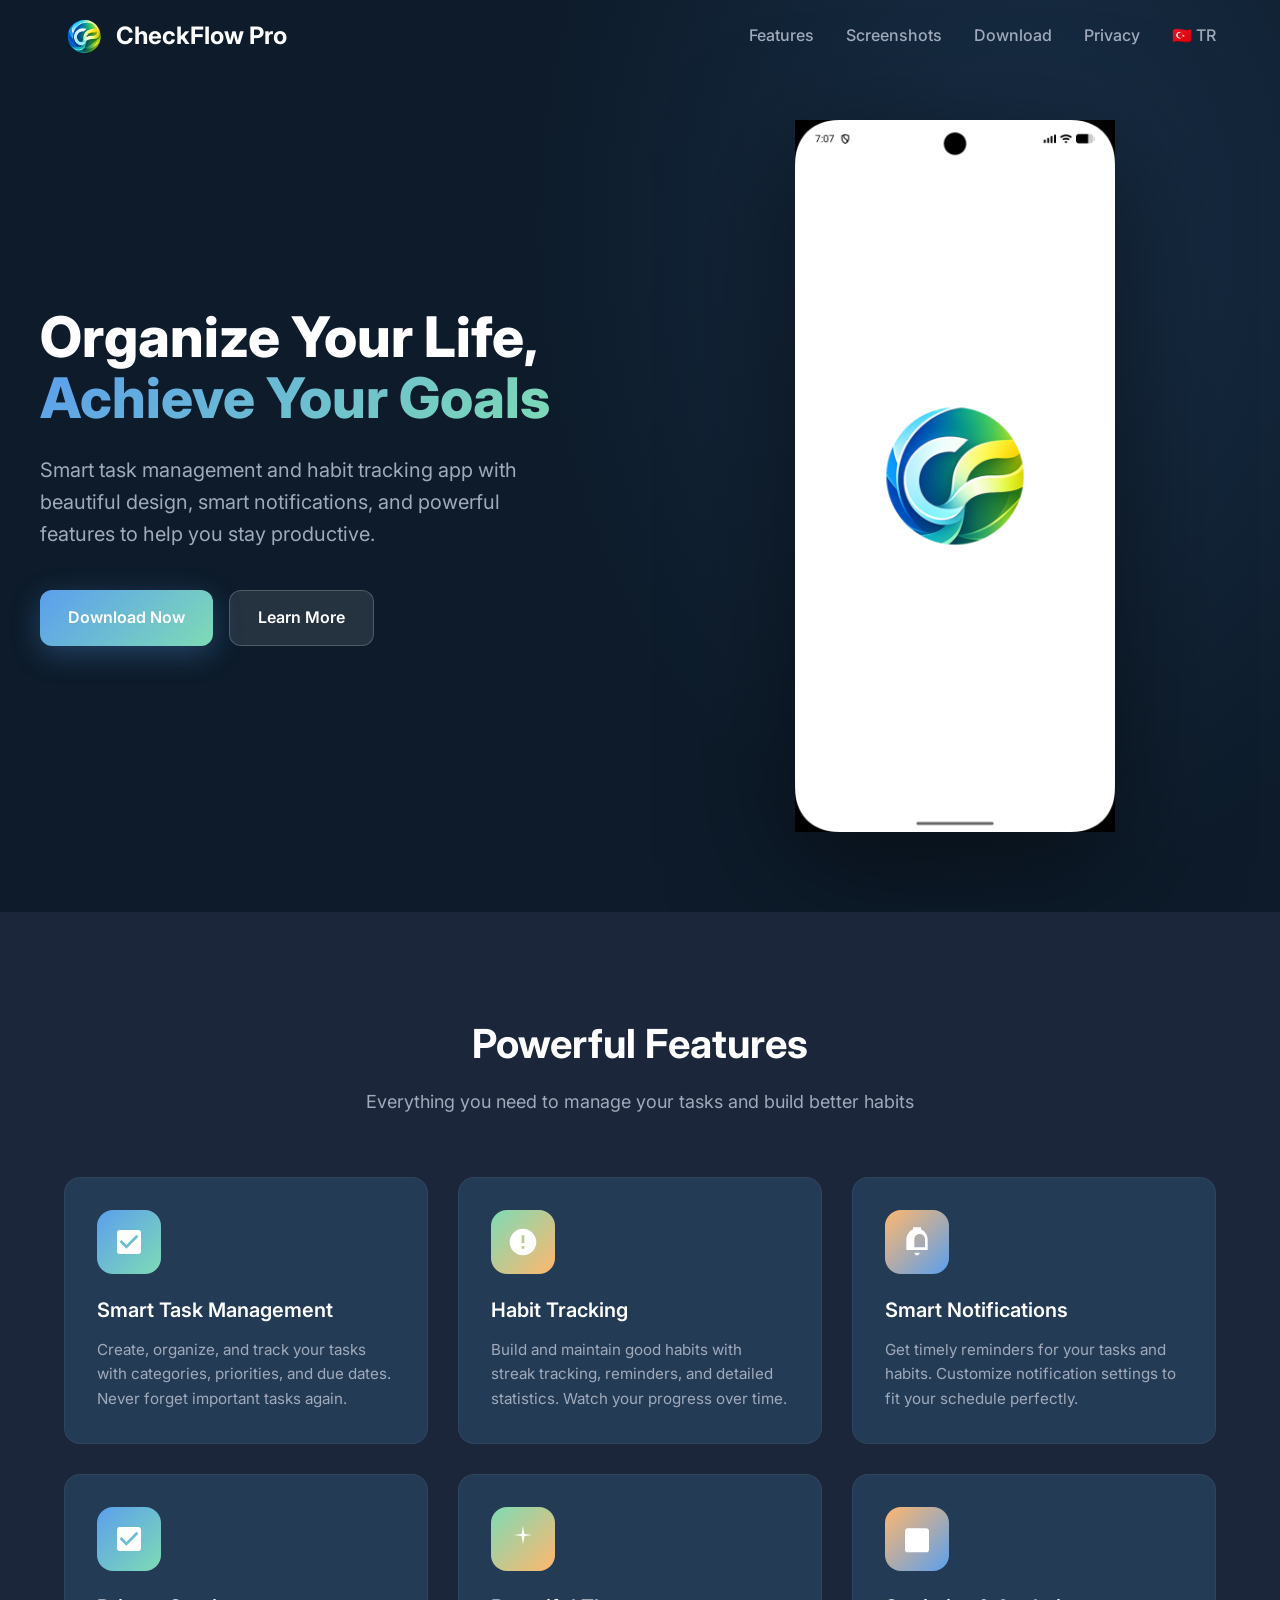
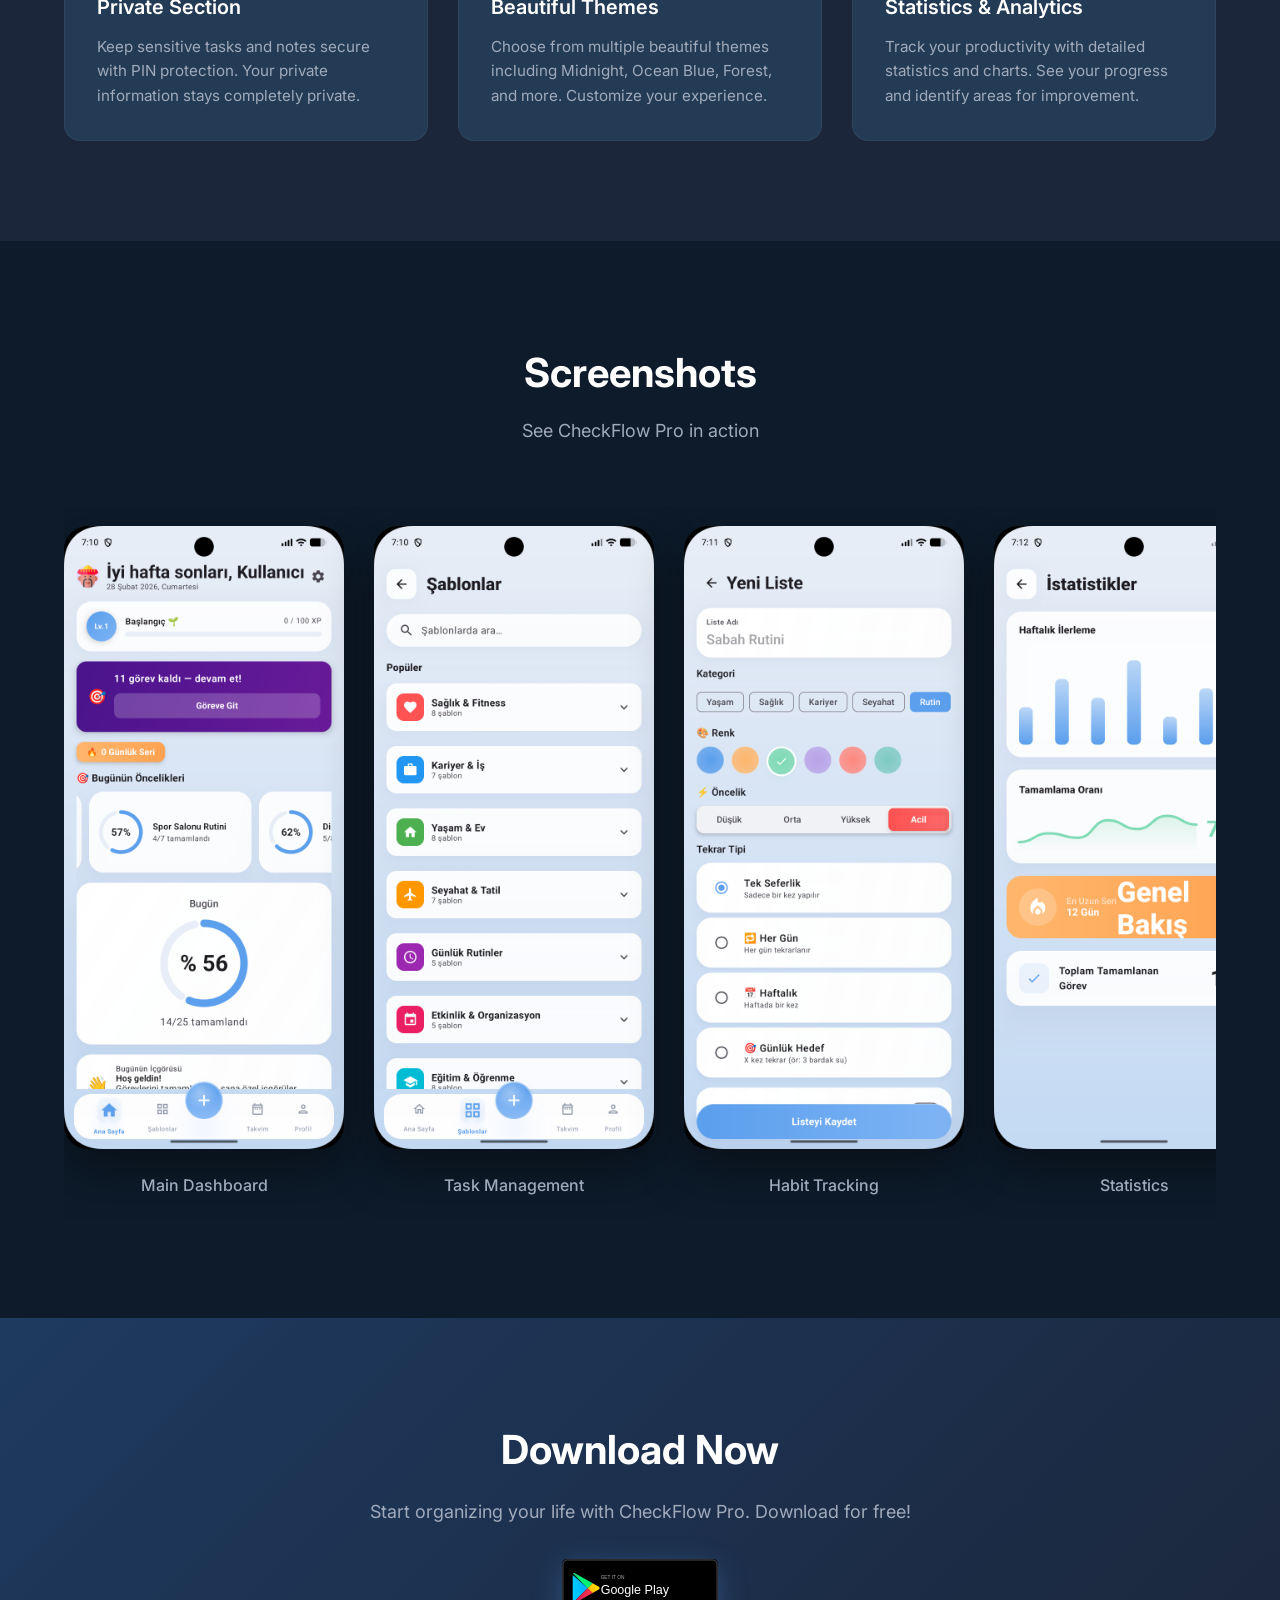
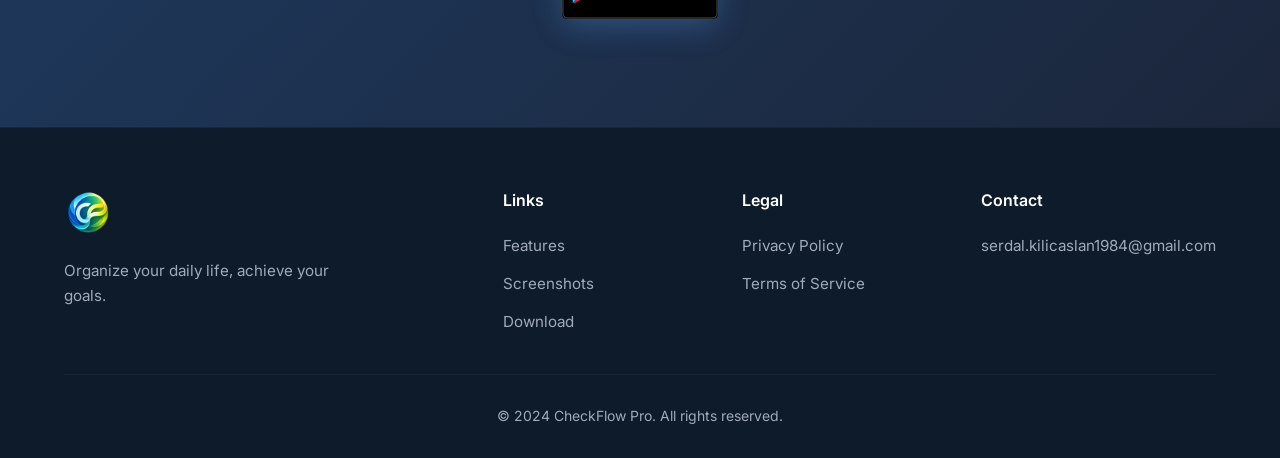
==== docs/en/index.html @ 4e65a1d6 "Add files via upload" ====
<!DOCTYPE html>
<html lang="en">
<head>
    <meta charset="UTF-8">
    <meta name="viewport" content="width=device-width, initial-scale=1.0">
    <meta name="description" content="CheckFlow Pro - Task management and habit tracking app. Organize your daily life, achieve your goals with smart notifications and beautiful design.">
    <title>CheckFlow Pro - Task Management & Habit Tracker</title>
    <link rel="stylesheet" href="../styles.css">
    <link rel="preconnect" href="https://fonts.googleapis.com">
    <link rel="preconnect" href="https://fonts.gstatic.com" crossorigin>
    <link href="https://fonts.googleapis.com/css2?family=Inter:wght@300;400;500;600;700;800&display=swap" rel="stylesheet">
    <link rel="icon" type="image/png" href="../images/logo.png">
</head>
<body>
    <!-- Navigation -->
    <nav class="navbar">
        <div class="nav-container">
            <a href="index.html" class="nav-logo">
                <img src="../images/logo.png" alt="CheckFlow Pro Logo" class="logo-img">
                <span>CheckFlow Pro</span>
            </a>
            <ul class="nav-menu">
                <li><a href="#features">Features</a></li>
                <li><a href="#screenshots">Screenshots</a></li>
                <li><a href="#download">Download</a></li>
                <li><a href="../privacy-policy.html">Privacy</a></li>
                <li><a href="../index.html">🇹🇷 TR</a></li>
            </ul>
        </div>
    </nav>

    <!-- Hero Section -->
    <section class="hero">
        <div class="hero-content">
            <div class="hero-text">
                <h1>Organize Your Life, <span class="gradient-text">Achieve Your Goals</span></h1>
                <p class="hero-subtitle">Smart task management and habit tracking app with beautiful design, smart notifications, and powerful features to help you stay productive.</p>
                <div class="hero-buttons">
                    <a href="#download" class="btn btn-primary">Download Now</a>
                    <a href="#features" class="btn btn-secondary">Learn More</a>
                </div>
            </div>
            <div class="hero-image">
                <img src="../images/hero-mockup.png" alt="CheckFlow Pro App Mockup" class="phone-mockup">
            </div>
        </div>
        <div class="hero-bg-gradient"></div>
    </section>

    <!-- Features Section -->
    <section id="features" class="features">
        <div class="container">
            <h2 class="section-title">Powerful Features</h2>
            <p class="section-subtitle">Everything you need to manage your tasks and build better habits</p>

            <div class="features-grid">
                <div class="feature-card">
                    <div class="feature-icon" style="background: linear-gradient(135deg, #5B9FED, #7EDBB5);">
                        <svg width="32" height="32" viewBox="0 0 24 24" fill="white">
                            <path d="M19 3H5C3.89 3 3 3.9 3 5V19C3 20.1 3.89 21 5 21H19C20.1 21 21 20.1 21 19V5C21 3.9 20.1 3 19 3ZM10 17L5 12L6.41 10.59L10 14.17L17.59 6.58L19 8L10 17Z"/>
                        </svg>
                    </div>
                    <h3>Smart Task Management</h3>
                    <p>Create, organize, and track your tasks with categories, priorities, and due dates. Never forget important tasks again.</p>
                </div>

                <div class="feature-card">
                    <div class="feature-icon" style="background: linear-gradient(135deg, #7EDBB5, #FFB76D);">
                        <svg width="32" height="32" viewBox="0 0 24 24" fill="white">
                            <path d="M12 2C6.48 2 2 6.48 2 12C2 17.52 6.48 22 12 22C17.52 22 22 17.52 22 12C22 6.48 17.52 2 12 2ZM13 17H11V15H13V17ZM13 13H11V7H13V13Z"/>
                        </svg>
                    </div>
                    <h3>Habit Tracking</h3>
                    <p>Build and maintain good habits with streak tracking, reminders, and detailed statistics. Watch your progress over time.</p>
                </div>

                <div class="feature-card">
                    <div class="feature-icon" style="background: linear-gradient(135deg, #FFB76D, #5B9FED);">
                        <svg width="32" height="32" viewBox="0 0 24 24" fill="white">
                            <path d="M12 22C10.93 22 10 21.07 10 20H14C14 21.07 13.07 22 12 22ZM20 18H4V10C4 5.58 7.58 2 12 2S20 5.58 20 10V18ZM18 16V10C18 7.79 16.21 6 14 6S10 7.79 10 10V16H18ZM9 1H15V3H9V1Z"/>
                        </svg>
                    </div>
                    <h3>Smart Notifications</h3>
                    <p>Get timely reminders for your tasks and habits. Customize notification settings to fit your schedule perfectly.</p>
                </div>

                <div class="feature-card">
                    <div class="feature-icon" style="background: linear-gradient(135deg, #5B9FED, #7EDBB5);">
                        <svg width="32" height="32" viewBox="0 0 24 24" fill="white">
                            <path d="M19 3H5C3.89 3 3 3.9 3 5V19C3 20.1 3.89 21 5 21H19C20.1 21 21 20.1 21 19V5C21 3.9 20.1 3 19 3ZM10 17L5 12L6.41 10.59L10 14.17L17.59 6.58L19 8L10 17Z"/>
                        </svg>
                    </div>
                    <h3>Private Section</h3>
                    <p>Keep sensitive tasks and notes secure with PIN protection. Your private information stays completely private.</p>
                </div>

                <div class="feature-card">
                    <div class="feature-icon" style="background: linear-gradient(135deg, #7EDBB5, #FFB76D);">
                        <svg width="32" height="32" viewBox="0 0 24 24" fill="white">
                            <path d="M12 2L13.09 8.26L19 9L13.09 9.74L12 16L10.91 9.74L5 9L10.91 8.26L12 2Z"/>
                        </svg>
                    </div>
                    <h3>Beautiful Themes</h3>
                    <p>Choose from multiple beautiful themes including Midnight, Ocean Blue, Forest, and more. Customize your experience.</p>
                </div>

                <div class="feature-card">
                    <div class="feature-icon" style="background: linear-gradient(135deg, #FFB76D, #5B9FED);">
                        <svg width="32" height="32" viewBox="0 0 24 24" fill="white">
                            <path d="M19 8H5V10H19V8ZM19 12H5V14H19V12ZM19 16H5V18H19V16ZM3 6V20C3 21.1 3.9 22 5 22H19C20.1 22 21 21.1 21 20V6C21 4.9 20.1 4 19 4H5C3.9 4 3 4.9 3 6Z"/>
                        </svg>
                    </div>
                    <h3>Statistics & Analytics</h3>
                    <p>Track your productivity with detailed statistics and charts. See your progress and identify areas for improvement.</p>
                </div>
            </div>
        </div>
    </section>

    <!-- Screenshots Section -->
    <section id="screenshots" class="screenshots">
        <div class="container">
            <h2 class="section-title">Screenshots</h2>
            <p class="section-subtitle">See CheckFlow Pro in action</p>

            <div class="screenshots-slider">
                <div class="screenshot-item">
                    <img src="../images/screenshot-1.png" alt="Main Screen">
                    <p>Main Dashboard</p>
                </div>
                <div class="screenshot-item">
                    <img src="../images/screenshot-2.png" alt="Task List">
                    <p>Task Management</p>
                </div>
                <div class="screenshot-item">
                    <img src="../images/screenshot-3.png" alt="Habits">
                    <p>Habit Tracking</p>
                </div>
                <div class="screenshot-item">
                    <img src="../images/screenshot-4.png" alt="Statistics">
                    <p>Statistics</p>
                </div>
                <div class="screenshot-item">
                    <img src="../images/screenshot-5.png" alt="Settings">
                    <p>Settings</p>
                </div>
            </div>
        </div>
    </section>

    <!-- Download Section -->
    <section id="download" class="download">
        <div class="container">
            <div class="download-content">
                <h2>Download Now</h2>
                <p>Start organizing your life with CheckFlow Pro. Download for free!</p>
                <a href="https://play.google.com/store/apps/details?id=com.checkflow.pro" class="btn btn-primary btn-large" target="_blank">
                    <img src="../images/google-play-badge.svg" alt="Get it on Google Play" class="play-badge">
                </a>
            </div>
        </div>
    </section>

    <!-- Footer -->
    <footer class="footer">
        <div class="container">
            <div class="footer-content">
                <div class="footer-brand">
                    <img src="../images/logo.png" alt="CheckFlow Pro" class="footer-logo">
                    <p>Organize your daily life, achieve your goals.</p>
                </div>
                <div class="footer-links">
                    <h4>Links</h4>
                    <ul>
                        <li><a href="#features">Features</a></li>
                        <li><a href="#screenshots">Screenshots</a></li>
                        <li><a href="#download">Download</a></li>
                    </ul>
                </div>
                <div class="footer-links">
                    <h4>Legal</h4>
                    <ul>
                        <li><a href="privacy-policy.html">Privacy Policy</a></li>
                        <li><a href="../terms.html">Terms of Service</a></li>
                    </ul>
                </div>
                <div class="footer-links">
                    <h4>Contact</h4>
                    <ul>
                        <li><a href="mailto:serdal.kilicaslan1984@gmail.com">serdal.kilicaslan1984@gmail.com</a></li>
                    </ul>
                </div>
            </div>
            <div class="footer-bottom">
                <p>&copy; 2024 CheckFlow Pro. All rights reserved.</p>
            </div>
        </div>
    </footer>

    <script>
        // Navbar scroll effect
        window.addEventListener('scroll', function() {
            const navbar = document.querySelector('.navbar');
            if (window.scrollY > 50) {
                navbar.classList.add('scrolled');
            } else {
                navbar.classList.remove('scrolled');
            }
        });
    </script>
</body>
</html>
---- docs/styles.css ----
/* ============================================
   CheckFlow Pro - Website Styles
   Modern, Clean, Professional Design
   ============================================ */

/* CSS Variables */
:root {
    --primary: #5B9FED;
    --primary-dark: #4A8BD9;
    --secondary: #7EDBB5;
    --accent: #FFB76D;
    --background: #0D1B2A;
    --background-light: #1B263B;
    --surface: #1E3A5F;
    --card: #243B55;
    --text-primary: #FFFFFF;
    --text-secondary: #A0AABB;
    --gradient-start: #5B9FED;
    --gradient-end: #7EDBB5;
    --shadow: rgba(0, 0, 0, 0.3);
    --border-radius: 16px;
    --transition: all 0.3s ease;
}

/* Reset & Base */
* {
    margin: 0;
    padding: 0;
    box-sizing: border-box;
}

html {
    scroll-behavior: smooth;
}

body {
    font-family: 'Inter', -apple-system, BlinkMacSystemFont, 'Segoe UI', Roboto, sans-serif;
    background: var(--background);
    color: var(--text-primary);
    line-height: 1.6;
    overflow-x: hidden;
}

a {
    text-decoration: none;
    color: inherit;
    transition: var(--transition);
}

ul {
    list-style: none;
}

img {
    max-width: 100%;
    height: auto;
}

.container {
    max-width: 1200px;
    margin: 0 auto;
    padding: 0 24px;
}

/* ============================================
   Navigation
   ============================================ */
.navbar {
    position: fixed;
    top: 0;
    left: 0;
    right: 0;
    z-index: 1000;
    padding: 16px 0;
    transition: var(--transition);
    background: transparent;
}

.navbar.scrolled {
    background: rgba(13, 27, 42, 0.95);
    backdrop-filter: blur(20px);
    box-shadow: 0 4px 30px var(--shadow);
}

.nav-container {
    max-width: 1200px;
    margin: 0 auto;
    padding: 0 24px;
    display: flex;
    justify-content: space-between;
    align-items: center;
}

.nav-logo {
    display: flex;
    align-items: center;
    gap: 12px;
    font-size: 1.5rem;
    font-weight: 700;
    color: var(--text-primary);
}

.logo-img {
    width: 40px;
    height: 40px;
    border-radius: 10px;
}

.nav-menu {
    display: flex;
    gap: 32px;
}

.nav-menu a {
    color: var(--text-secondary);
    font-weight: 500;
    padding: 8px 0;
    position: relative;
}

.nav-menu a:hover,
.nav-menu a.active {
    color: var(--text-primary);
}

.nav-menu a::after {
    content: '';
    position: absolute;
    bottom: 0;
    left: 0;
    width: 0;
    height: 2px;
    background: linear-gradient(90deg, var(--gradient-start), var(--gradient-end));
    transition: width 0.3s ease;
}

.nav-menu a:hover::after,
.nav-menu a.active::after {
    width: 100%;
}

/* ============================================
   Hero Section
   ============================================ */
.hero {
    min-height: 100vh;
    display: flex;
    align-items: center;
    position: relative;
    padding: 120px 24px 80px;
    overflow: hidden;
}

.hero-content {
    max-width: 1200px;
    margin: 0 auto;
    display: grid;
    grid-template-columns: 1fr 1fr;
    gap: 60px;
    align-items: center;
    position: relative;
    z-index: 2;
}

.hero-text h1 {
    font-size: 3.5rem;
    font-weight: 800;
    line-height: 1.1;
    margin-bottom: 24px;
}

.gradient-text {
    background: linear-gradient(135deg, var(--gradient-start), var(--gradient-end));
    -webkit-background-clip: text;
    -webkit-text-fill-color: transparent;
    background-clip: text;
}

.hero-subtitle {
    font-size: 1.25rem;
    color: var(--text-secondary);
    margin-bottom: 40px;
    max-width: 500px;
}

.hero-buttons {
    display: flex;
    gap: 16px;
    flex-wrap: wrap;
}

.hero-image {
    display: flex;
    justify-content: center;
    align-items: center;
}

.phone-mockup {
    max-width: 320px;
    filter: drop-shadow(0 30px 60px rgba(0, 0, 0, 0.5));
    animation: float 6s ease-in-out infinite;
}

@keyframes float {
    0%, 100% { transform: translateY(0); }
    50% { transform: translateY(-20px); }
}

.hero-bg-gradient {
    position: absolute;
    top: -50%;
    right: -20%;
    width: 80%;
    height: 150%;
    background: radial-gradient(ellipse at center, rgba(91, 159, 237, 0.15) 0%, transparent 70%);
    pointer-events: none;
}

/* ============================================
   Buttons
   ============================================ */
.btn {
    display: inline-flex;
    align-items: center;
    gap: 10px;
    padding: 14px 28px;
    border-radius: 12px;
    font-weight: 600;
    font-size: 1rem;
    cursor: pointer;
    border: none;
    transition: var(--transition);
}

.btn-primary {
    background: linear-gradient(135deg, var(--gradient-start), var(--gradient-end));
    color: white;
    box-shadow: 0 8px 30px rgba(91, 159, 237, 0.3);
}

.btn-primary:hover {
    transform: translateY(-2px);
    box-shadow: 0 12px 40px rgba(91, 159, 237, 0.4);
}

.btn-secondary {
    background: rgba(255, 255, 255, 0.1);
    color: var(--text-primary);
    border: 1px solid rgba(255, 255, 255, 0.2);
}

.btn-secondary:hover {
    background: rgba(255, 255, 255, 0.15);
    border-color: rgba(255, 255, 255, 0.3);
}

.btn-large {
    padding: 0;
}

.play-badge {
    height: 60px;
}

/* ============================================
   Sections
   ============================================ */
.section-title {
    font-size: 2.5rem;
    font-weight: 700;
    text-align: center;
    margin-bottom: 12px;
}

.section-subtitle {
    font-size: 1.125rem;
    color: var(--text-secondary);
    text-align: center;
    margin-bottom: 60px;
}

/* ============================================
   Features Section
   ============================================ */
.features {
    padding: 100px 24px;
    background: var(--background-light);
}

.features-grid {
    display: grid;
    grid-template-columns: repeat(3, 1fr);
    gap: 30px;
}

.feature-card {
    background: var(--card);
    border-radius: var(--border-radius);
    padding: 32px;
    transition: var(--transition);
    border: 1px solid rgba(255, 255, 255, 0.05);
}

.feature-card:hover {
    transform: translateY(-8px);
    box-shadow: 0 20px 50px rgba(0, 0, 0, 0.3);
    border-color: rgba(255, 255, 255, 0.1);
}

.feature-icon {
    width: 64px;
    height: 64px;
    border-radius: 16px;
    display: flex;
    align-items: center;
    justify-content: center;
    margin-bottom: 20px;
}

.feature-card h3 {
    font-size: 1.25rem;
    font-weight: 600;
    margin-bottom: 12px;
}

.feature-card p {
    color: var(--text-secondary);
    font-size: 0.95rem;
}

/* ============================================
   Screenshots Section
   ============================================ */
.screenshots {
    padding: 100px 24px;
}

.screenshots-slider {
    display: flex;
    gap: 30px;
    overflow-x: auto;
    padding: 20px 0;
    scroll-snap-type: x mandatory;
    -webkit-overflow-scrolling: touch;
}

.screenshots-slider::-webkit-scrollbar {
    height: 8px;
}

.screenshots-slider::-webkit-scrollbar-track {
    background: var(--background-light);
    border-radius: 4px;
}

.screenshots-slider::-webkit-scrollbar-thumb {
    background: var(--primary);
    border-radius: 4px;
}

.screenshot-item {
    flex: 0 0 auto;
    scroll-snap-align: center;
    text-align: center;
}

.screenshot-item img {
    width: 280px;
    border-radius: 24px;
    box-shadow: 0 20px 50px rgba(0, 0, 0, 0.4);
    transition: var(--transition);
}

.screenshot-item:hover img {
    transform: scale(1.05);
}

.screenshot-item p {
    margin-top: 16px;
    color: var(--text-secondary);
    font-weight: 500;
}

/* ============================================
   Download Section
   ============================================ */
.download {
    padding: 100px 24px;
    background: linear-gradient(135deg, var(--surface), var(--background-light));
    text-align: center;
}

.download-content h2 {
    font-size: 2.5rem;
    margin-bottom: 16px;
}

.download-content p {
    color: var(--text-secondary);
    font-size: 1.125rem;
    margin-bottom: 32px;
}

/* ============================================
   Footer
   ============================================ */
.footer {
    background: var(--background);
    padding: 60px 24px 30px;
    border-top: 1px solid rgba(255, 255, 255, 0.05);
}

.footer-content {
    display: grid;
    grid-template-columns: 2fr 1fr 1fr 1fr;
    gap: 40px;
    margin-bottom: 40px;
}

.footer-brand {
    max-width: 300px;
}

.footer-logo {
    width: 48px;
    height: 48px;
    border-radius: 12px;
    margin-bottom: 16px;
}

.footer-brand p {
    color: var(--text-secondary);
    font-size: 0.95rem;
}

.footer-links h4 {
    font-size: 1rem;
    font-weight: 600;
    margin-bottom: 20px;
    color: var(--text-primary);
}

.footer-links ul {
    display: flex;
    flex-direction: column;
    gap: 12px;
}

.footer-links a {
    color: var(--text-secondary);
    font-size: 0.95rem;
}

.footer-links a:hover {
    color: var(--primary);
}

.footer-bottom {
    text-align: center;
    padding-top: 30px;
    border-top: 1px solid rgba(255, 255, 255, 0.05);
}

.footer-bottom p {
    color: var(--text-secondary);
    font-size: 0.875rem;
}

/* ============================================
   Legal Pages (Privacy Policy, Terms)
   ============================================ */
.legal-page {
    padding: 120px 24px 80px;
    min-height: 100vh;
}

.legal-content {
    max-width: 800px;
    margin: 0 auto;
    background: var(--card);
    border-radius: var(--border-radius);
    padding: 48px;
    border: 1px solid rgba(255, 255, 255, 0.05);
}

.legal-content h1 {
    font-size: 2.5rem;
    margin-bottom: 8px;
    background: linear-gradient(135deg, var(--gradient-start), var(--gradient-end));
    -webkit-background-clip: text;
    -webkit-text-fill-color: transparent;
    background-clip: text;
}

.last-updated {
    color: var(--text-secondary);
    font-size: 0.95rem;
    margin-bottom: 40px;
}

.policy-section {
    margin-bottom: 36px;
}

.policy-section h2 {
    font-size: 1.5rem;
    font-weight: 600;
    margin-bottom: 16px;
    color: var(--text-primary);
}

.policy-section h3 {
    font-size: 1.125rem;
    font-weight: 600;
    margin: 20px 0 12px;
    color: var(--text-primary);
}

.policy-section p {
    color: var(--text-secondary);
    margin-bottom: 12px;
    line-height: 1.7;
}

.policy-section ul {
    margin-left: 24px;
    margin-bottom: 16px;
}

.policy-section li {
    color: var(--text-secondary);
    margin-bottom: 8px;
    position: relative;
    padding-left: 20px;
}

.policy-section li::before {
    content: '•';
    position: absolute;
    left: 0;
    color: var(--primary);
}

.policy-section a {
    color: var(--primary);
}

.policy-section a:hover {
    text-decoration: underline;
}

/* ============================================
   Responsive Design
   ============================================ */
@media (max-width: 1024px) {
    .hero-content {
        grid-template-columns: 1fr;
        text-align: center;
    }

    .hero-text h1 {
        font-size: 2.5rem;
    }

    .hero-subtitle {
        margin: 0 auto 40px;
    }

    .hero-buttons {
        justify-content: center;
    }

    .hero-image {
        order: -1;
    }

    .phone-mockup {
        max-width: 260px;
    }

    .features-grid {
        grid-template-columns: repeat(2, 1fr);
    }

    .footer-content {
        grid-template-columns: 1fr 1fr;
    }
}

@media (max-width: 768px) {
    .nav-menu {
        display: none;
    }

    .hero-text h1 {
        font-size: 2rem;
    }

    .section-title {
        font-size: 2rem;
    }

    .features-grid {
        grid-template-columns: 1fr;
    }

    .footer-content {
        grid-template-columns: 1fr;
        text-align: center;
    }

    .footer-brand {
        max-width: 100%;
    }

    .legal-content {
        padding: 32px 24px;
    }

    .legal-content h1 {
        font-size: 2rem;
    }
}

@media (max-width: 480px) {
    .hero {
        padding: 100px 16px 60px;
    }

    .hero-text h1 {
        font-size: 1.75rem;
    }

    .hero-subtitle {
        font-size: 1rem;
    }

    .btn {
        padding: 12px 20px;
        font-size: 0.9rem;
    }

    .screenshot-item img {
        width: 220px;
    }
}
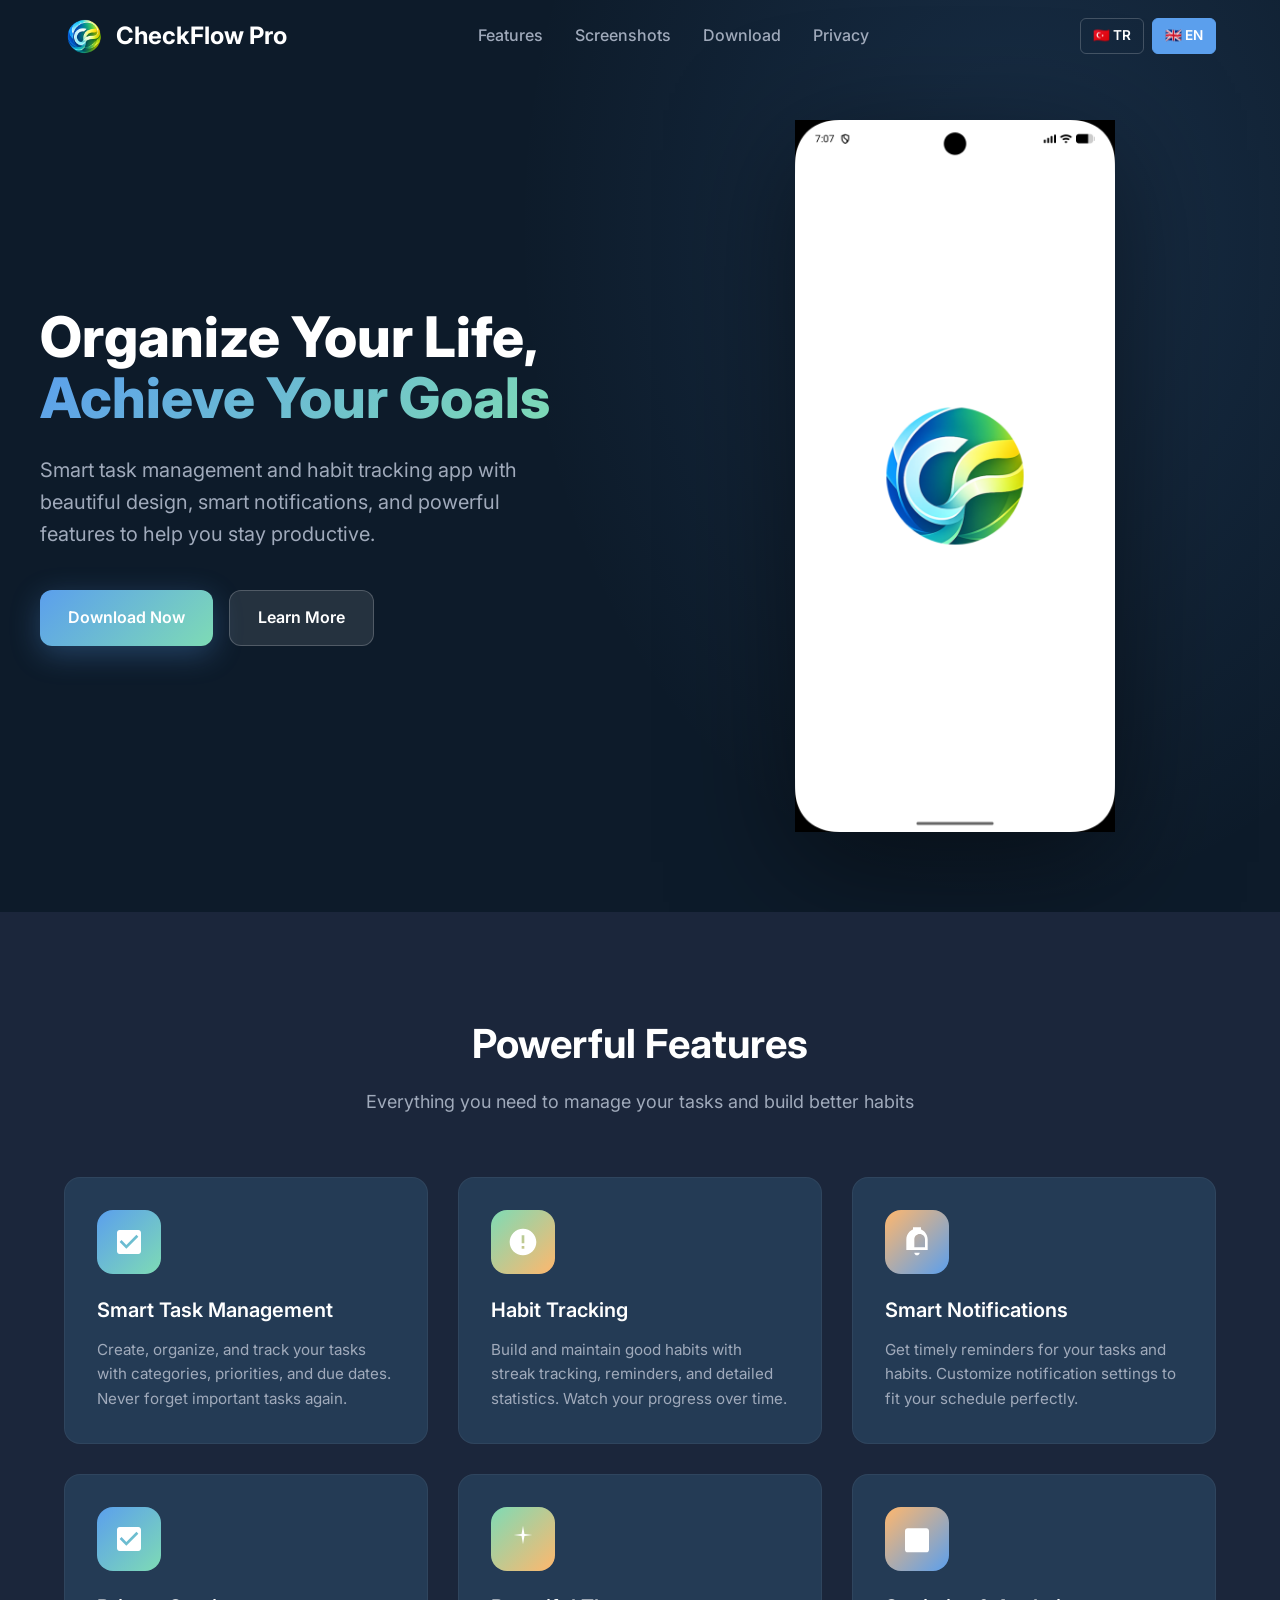
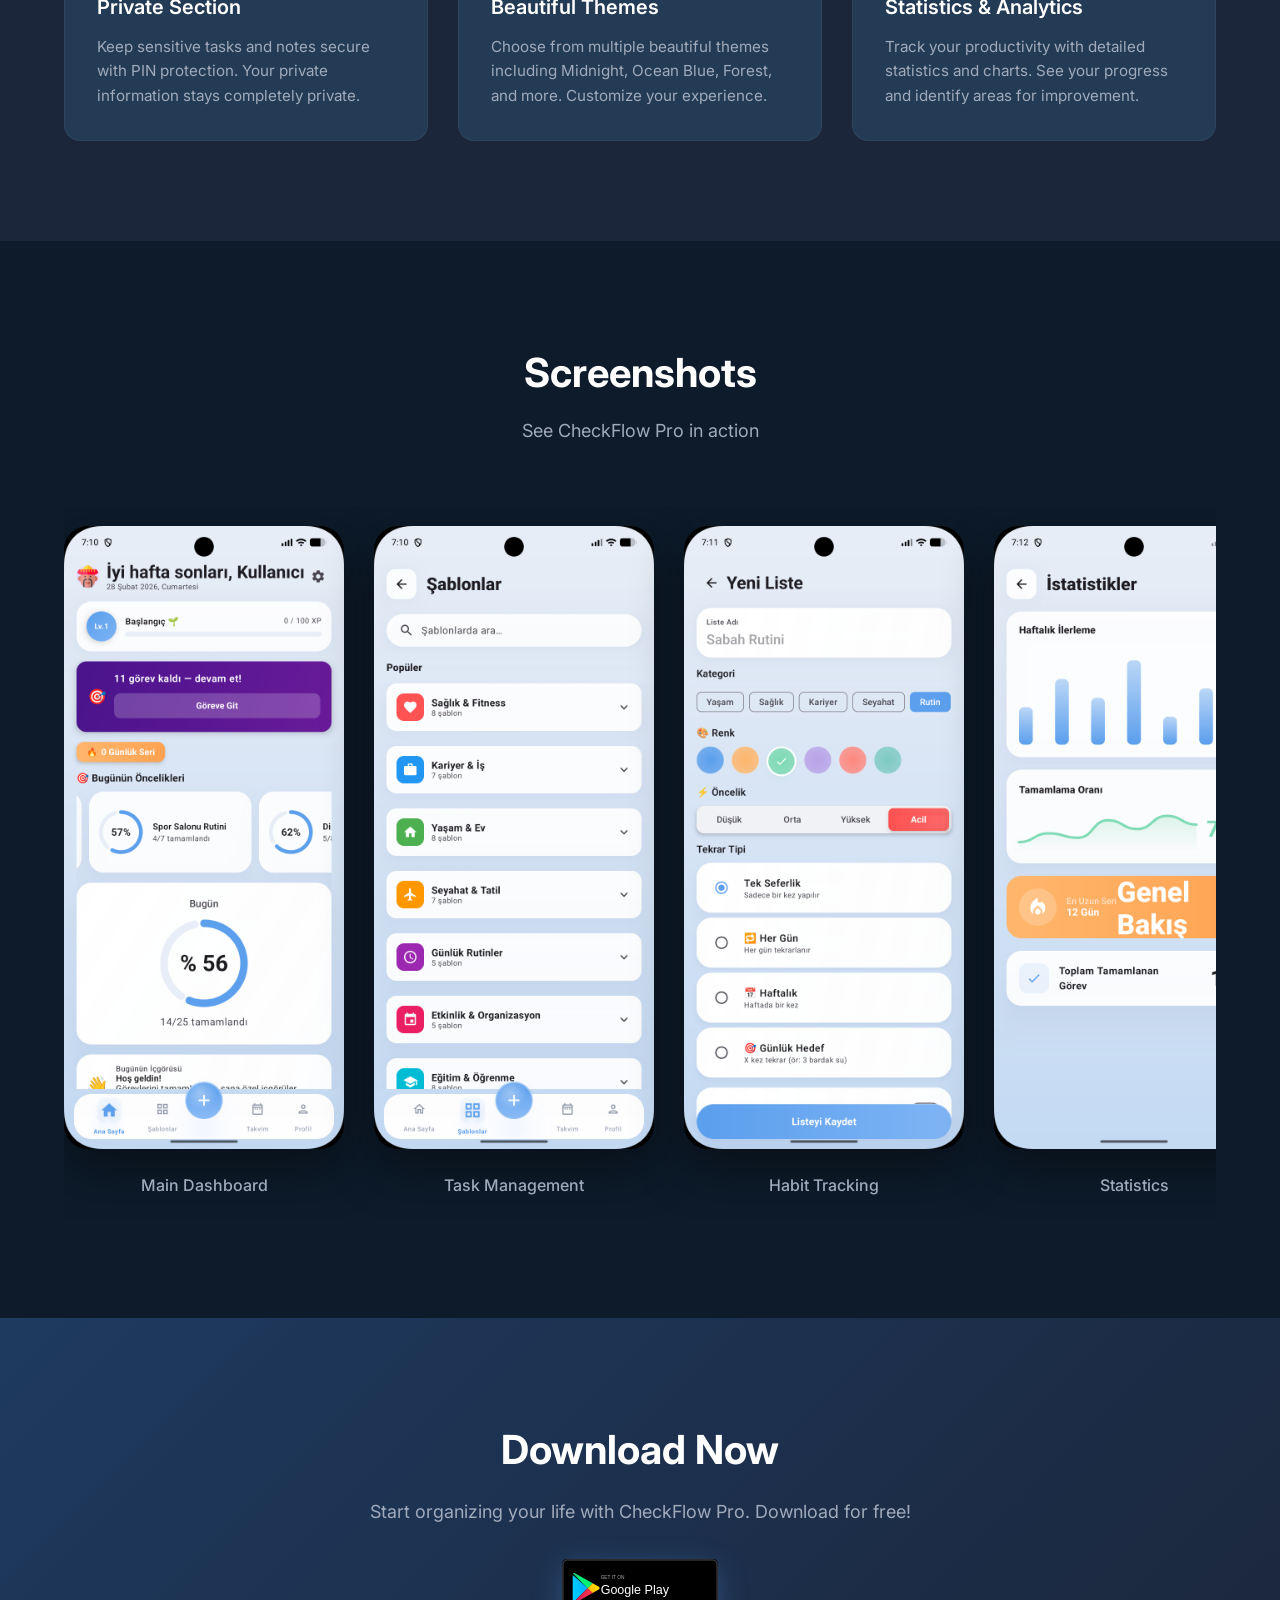
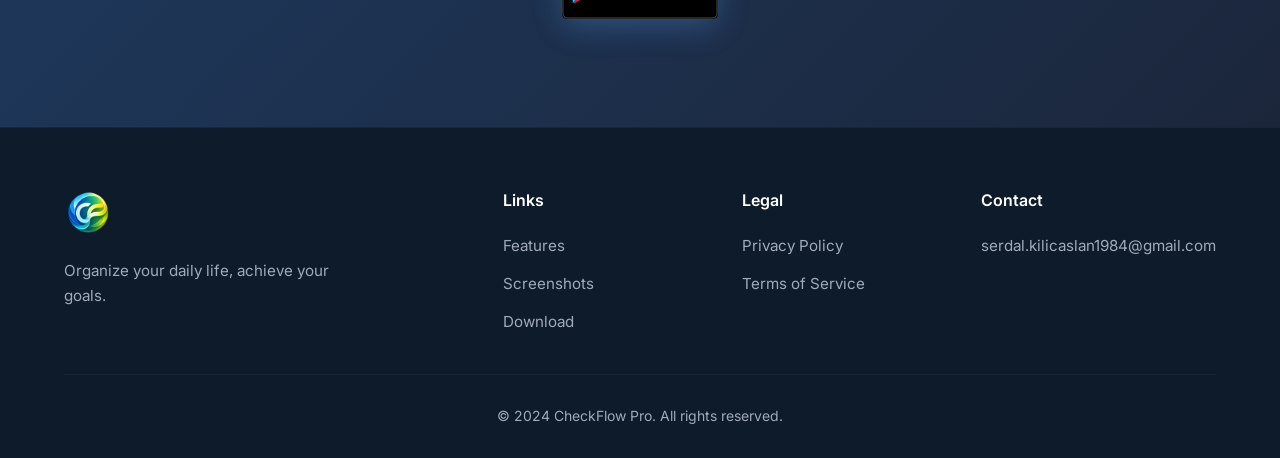
==== commit 0a0ec61c: "Add files via upload" ====
--- a/docs/en/index.html
+++ b/docs/en/index.html
@@ -23,9 +23,12 @@
                 <li><a href="#features">Features</a></li>
                 <li><a href="#screenshots">Screenshots</a></li>
                 <li><a href="#download">Download</a></li>
-                <li><a href="../privacy-policy.html">Privacy</a></li>
-                <li><a href="../index.html">🇹🇷 TR</a></li>
+                <li><a href="privacy-policy.html">Privacy</a></li>
             </ul>
+            <div class="language-selector">
+                <a href="../index.html" class="lang-btn">🇹🇷 TR</a>
+                <a href="index.html" class="lang-btn active">🇬🇧 EN</a>
+            </div>
         </div>
     </nav>
 
--- a/docs/styles.css
+++ b/docs/styles.css
@@ -550,8 +550,34 @@
 }
 
 /* ============================================
-   Responsive Design
-   ============================================ */
+   Language Selector
+   ============================================ */
+.language-selector {
+    display: flex;
+    gap: 8px;
+    margin-left: 20px;
+}
+
+.lang-btn {
+    padding: 6px 12px;
+    border-radius: 6px;
+    font-size: 0.85rem;
+    font-weight: 600;
+    text-decoration: none;
+    transition: var(--transition);
+    border: 1px solid rgba(255, 255, 255, 0.2);
+}
+
+.lang-btn:hover {
+    background: rgba(255, 255, 255, 0.1);
+    border-color: rgba(255, 255, 255, 0.3);
+}
+
+.lang-btn.active {
+    background: var(--primary);
+    border-color: var(--primary);
+    color: white;
+}
 @media (max-width: 1024px) {
     .hero-content {
         grid-template-columns: 1fr;
